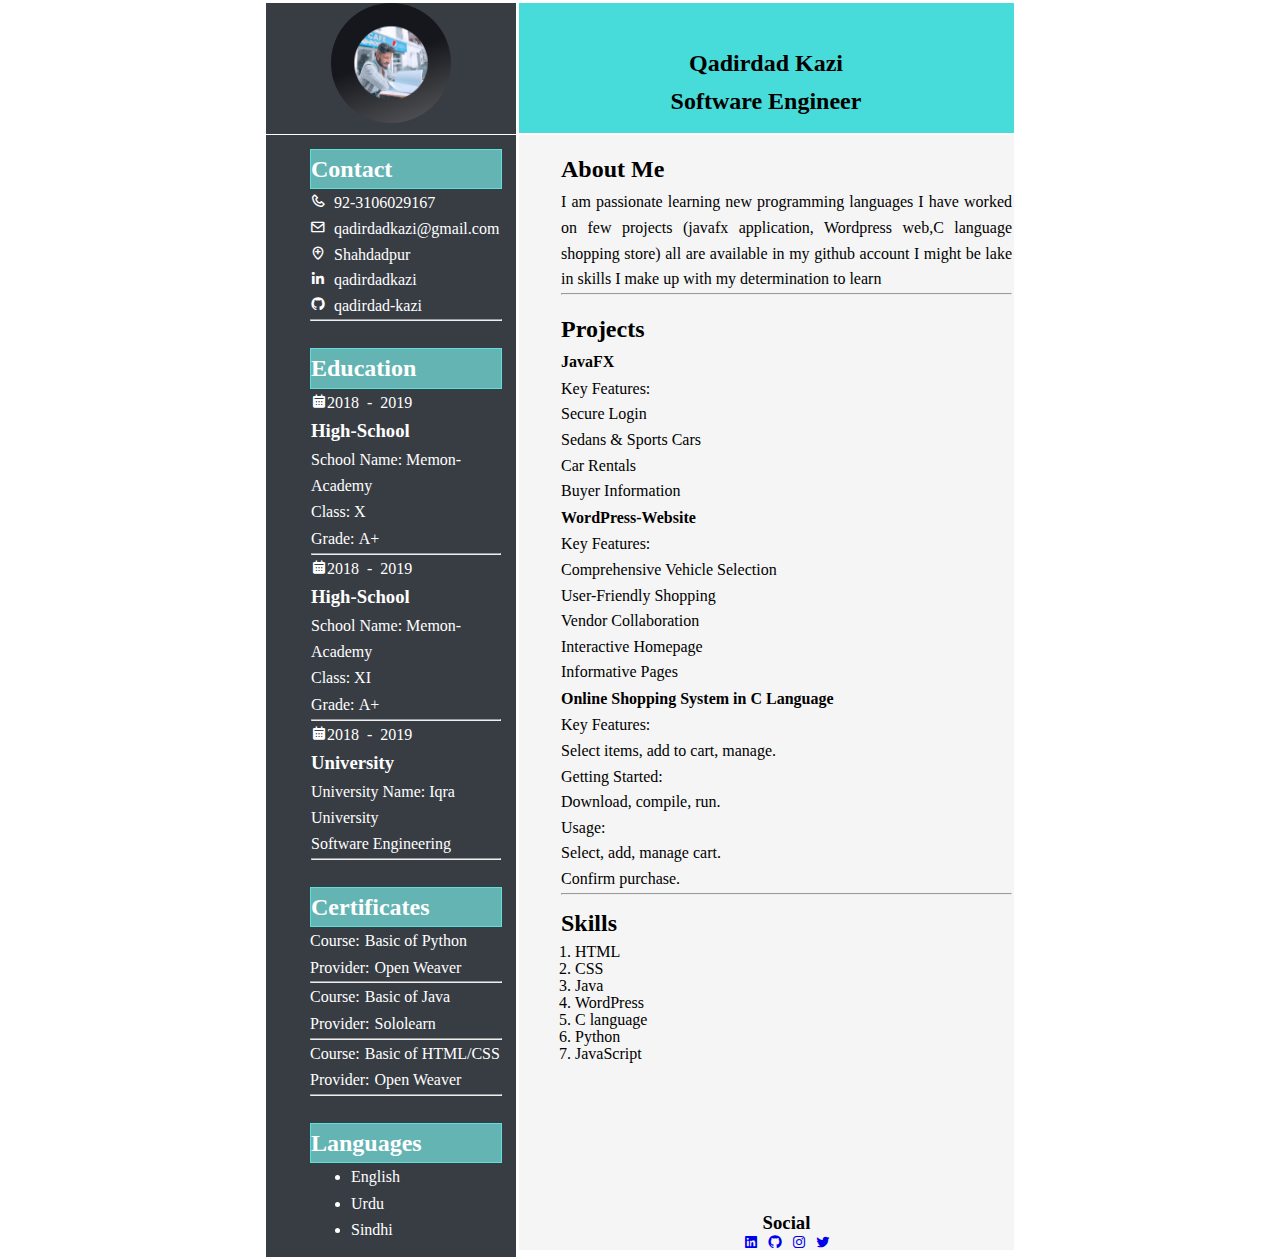
==== CV/cv.html @ 03c0a21d "Add files via upload" ====
<!DOCTYPE html>
<html lang="en">
<head>
    <meta charset="UTF-8">
    <meta name="viewport" content="width=device-width, initial-scale=1.0">
    <link href='https://unpkg.com/boxicons@2.1.4/css/boxicons.min.css' rel='stylesheet'>
    <link rel="stylesheet" type="text/css" href="cv.css">
    <title>CV</title>
</head>
<body>

    <!-- main container  -->

    <div class="container">
        <div id="profileimg" class="profileimg">
            <img src="profile.png" alt="Error loading image"/>
        </div>
        
        <!-- heading name -->

        <div id="nametxt" class="nametxt">
            <h2>Qadirdad Kazi <span><br>Software Engineer</span></h2>
        </div>

        <!-- leftside content information -->
        <div id="leftside" class>
        <div class="contact" id="contact">
            <h2>Contact</h2>
            <i class='bx bx-phone'> 92-3106029167</i><br>
            <i class='bx bx-envelope' > qadirdadkazi@gmail.com</i><br>
            <i class='bx bx-location-plus' > Shahdadpur</i><br>
            <i class='bx bxl-linkedin' > qadirdadkazi</i><br>
            <i class='bx bxl-github' > qadirdad-kazi</i>
            <hr>
        </div>
        

        <!-- education section -->

        <div class="education" id="education">
            <h2>Education</h2>
            <div class="education-content">
                    <i class='bx bxs-calendar'>2018 - 2019</i>
                    <h3>High-School</h3>
                    <p>School Name:  Memon-Academy</p>
                    <p>Class: X</p>
                    <p>Grade:<span>  A+</span></p>
                    <hr>

                    <i class='bx bxs-calendar'>2018 - 2019</i>
                    <h3>High-School</h3>
                    <p>School Name:  Memon-Academy</p>
                    <p>Class: XI</p>
                    <p>Grade:<span>  A+</span></p>
                    <hr>

                    <i class='bx bxs-calendar'>2018 - 2019</i>
                    <h3>University</h3>
                    <p>University Name:  Iqra University</p>
                    <p>Software Engineering</p>
                    <hr>
                </div>
        </div>
        

        <!-- certificates sections -->
        <div class="certi" id="certi">
            <h2>Certificates </h2>
            <P>Course: <span> Basic of Python</span></P>
            <P>Provider: <span>Open Weaver </span></P>
            <hr>
            <P>Course: <span> Basic of Java</span></P>
            <P>Provider: <span>Sololearn </span></P>
            <hr>
            <P>Course: <span> Basic of HTML/CSS</span></P>
            <P>Provider: <span> Open Weaver</span></P>
            <hr>   
        </div>


        <!-- languages -->

        <div class="language" id="language">
            <h2>Languages</h2>
            <ul>
                <li>English</li>
                <li>Urdu</li>
                <li>Sindhi</li>
            </ul>
        </div>

<!-- left side clossing div  -->
    </div>
<!--         -->

<!-- Rightside information  -->
<div class="rightside" id="rightside">

    <!-- about me section  -->
    <div class="about" id="about">
        <h2>About Me</h2>
        <p>I am passionate learning new programming languages
            I have worked on few projects (javafx application, Wordpress web,C language shopping store) all are available in my github account
            I might be lake in skills I make up with my determination to learn</p>
   <hr>
        </div>

<!-- projects section -->
<div class="project" id="project">
    <h2>Projects</h2>
    <h4>JavaFX</h4>
    <p>Key Features: <br>
        Secure Login <br>
        Sedans & Sports Cars <br>
        Car Rentals <br>
        Buyer Information
    </p>

        <h4>WordPress-Website</h4>
        <p>Key Features: <br>
            Comprehensive Vehicle Selection <br>
            User-Friendly Shopping <br>
            Vendor Collaboration <br>
            Interactive Homepage <br>
            Informative Pages <br>
        </p>


        <h4>Online Shopping System in C Language</h4>
        <p> 
            Key Features: <br>
            Select items, add to cart, manage. <br>
            Getting Started:    <br>
            Download, compile, run. <br>
            Usage:           <br>
            Select, add, manage cart. <br>
            Confirm purchase. <br>
        </p>
    <hr>
</div>


<!-- skill section  -->
<div class="skill" id="skill">
    <h2>Skills</h2>
    <ol>
        <li>HTML</li>
        <li>CSS</li>
        <li>Java</li>
        <li>WordPress</li>
        <li>C language</li>
        <li>Python</li>
        <li>JavaScript</li>
    </ol>
    
    <footer class="foot" id="foot">
        <div class="foot-content">
            <h3>Social</h3>
            <a href="https://www.linkedin.com/in/qadirdad-kazi-4861272b0/"><i class='bx bxl-linkedin-square'></i></a>
            <a href="https://github.com/Qadirdad-Kazi"><i class='bx bxl-github' ></i></a>
            <a href="https://www.instagram.com/qadirdad_kazi/?img_index=1"><i class='bx bxl-instagram' ></i></a>
            <a href="https://x.com/qadirdad_kazi?s=21"><i class='bx bxl-twitter' ></i></a>

        </div>
    </footer>
    <!-- skill section clossing div  -->
    </div>


    <!-- Rightside closing div -->
</div>

<!-- main section clossing div  -->
    </div>
    

</body>
</html>
---- CV/cv.css ----
*{
margin: 1px;
box-sizing: border-box;

}

.container{
    width: 750px;
    background-color: rgb(6, 6, 6);
    margin: auto;
    line-height: 1.6;
}

.profileimg{
    float: left;
    width: 250px;
    background-color: #383d44;   
    margin-bottom: 0; 
    padding-bottom: 11px;
}
.profileimg img{
    display: block;
    margin: 0 auto; 
    height: 120px;
    width: 120px;
    border-radius: 100px;
}

.nametxt{
    float: right;
    width: calc(100% - 255px);   
    height: 130px;
    clear: right;
    text-align: center;
    /* background-color: #cfcdcd; */
    background-color: rgb(71, 220, 217);
    padding-top: 40px;
    margin: 1px;
}


.nametxt span{

}


#leftside{
    float: left;
    clear: both;
    background-color: #383d44;
    width: 250px;
    color: white;
    padding-left: 30px;
}

.contact{
padding: 12px;

}
.contact h2{
    border: 1px solid rgb(91, 224, 220);
    background-color: rgb(99, 180, 178);
}

.education{
    padding: 12px;

}
.education h2{
    border: 1px solid rgb(91, 224, 220);
    background-color: rgb(99, 180, 178);
}



.certi{
    padding: 12px;
}
.certi h2{
    border: 1px solid rgb(91, 224, 220);
    background-color: rgb(99, 180, 178);
}


.language{
    padding: 12px;
}
.language h2{
    border: 1px solid rgb(91, 224, 220);
    background-color: rgb(99, 180, 178);
   
}


.rightside{
    
    float: right;
    width: calc(100% - 255px);
    margin-top: 1px;
    background-color: whitesmoke;
    height: 1115px;
    padding-left: 40px;
    
}

.rightside .about{
    text-align: justify;
    padding-top: 13px;
}
.rightside .project{
    text-align: justify;
    padding-top: 13px;

}

/* skill section  */

.skill{
    line-height: 1;
}
.skill h2{
    padding-top: 15px;
    padding-bottom: 8px;
}
.skill ol{
padding-left: 13px;
}

.foot .foot-content{
    text-align: center;
    padding-top: 150px;
}
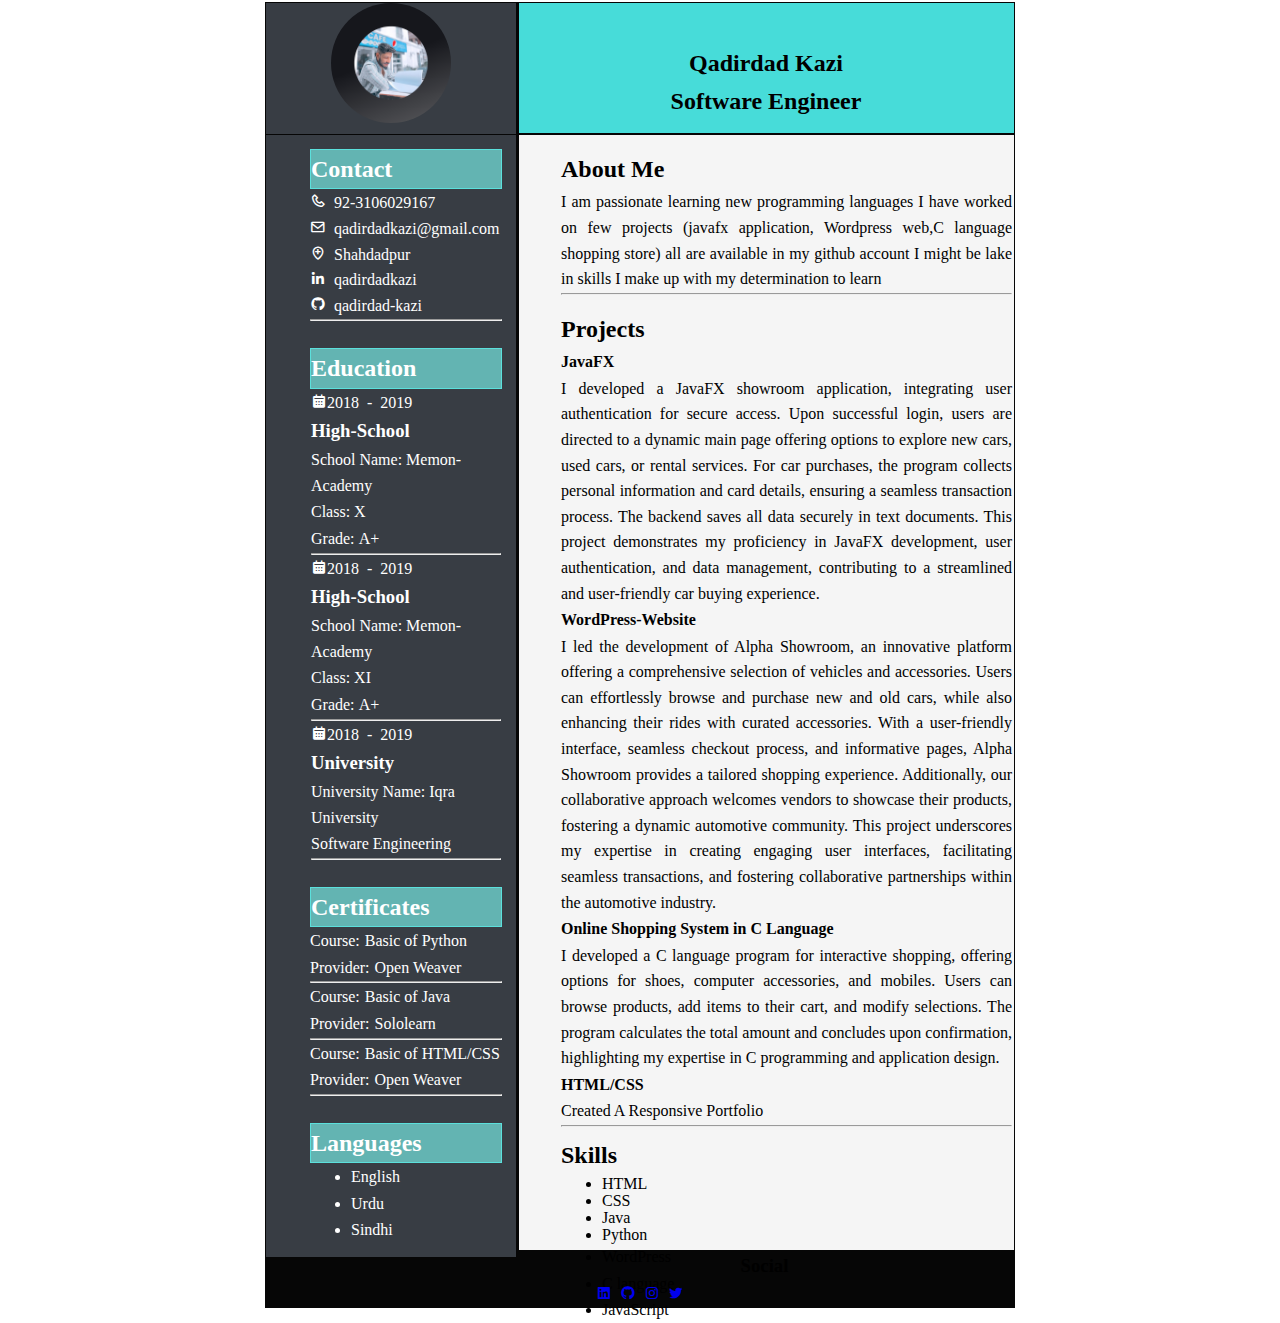
==== commit a10b3a11: "Update cv.html" ====
--- a/CV/cv.html
+++ b/CV/cv.html
@@ -108,34 +108,39 @@
 <!-- projects section -->
 <div class="project" id="project">
     <h2>Projects</h2>
+
     <h4>JavaFX</h4>
-    <p>Key Features: <br>
-        Secure Login <br>
-        Sedans & Sports Cars <br>
-        Car Rentals <br>
-        Buyer Information
+    <p>
+        
+I developed a JavaFX showroom application, integrating user authentication for secure access. Upon successful login, users are directed to a 
+dynamic main page offering options to explore new cars, used cars, or rental services. For car purchases, the program collects personal 
+information and card details, ensuring a seamless transaction process. The backend saves all data securely in text documents. This project 
+demonstrates my proficiency in JavaFX development, user authentication, and data management, contributing to a streamlined and user-friendly car 
+buying experience.
     </p>
 
         <h4>WordPress-Website</h4>
-        <p>Key Features: <br>
-            Comprehensive Vehicle Selection <br>
-            User-Friendly Shopping <br>
-            Vendor Collaboration <br>
-            Interactive Homepage <br>
-            Informative Pages <br>
+        <p>
+            
+    I led the development of Alpha Showroom, an innovative platform offering a comprehensive selection of vehicles and accessories. Users can 
+    effortlessly browse and purchase new and old cars, while also enhancing their rides with curated accessories. With a user-friendly interface, 
+    seamless checkout process, and informative pages, Alpha Showroom provides a tailored shopping experience. Additionally, our collaborative 
+    approach welcomes vendors to showcase their products, fostering a dynamic automotive community. This project underscores my expertise in 
+    creating engaging user interfaces, facilitating seamless transactions, and fostering collaborative partnerships within the automotive 
+    industry.
         </p>
 
 
         <h4>Online Shopping System in C Language</h4>
         <p> 
-            Key Features: <br>
-            Select items, add to cart, manage. <br>
-            Getting Started:    <br>
-            Download, compile, run. <br>
-            Usage:           <br>
-            Select, add, manage cart. <br>
-            Confirm purchase. <br>
+            I developed a C language program for interactive shopping, offering options for shoes, computer accessories, and mobiles. 
+            Users can browse products, add items to their cart, and modify selections. The program calculates the total amount and concludes 
+            upon confirmation, highlighting my expertise in C programming and application design.
         </p>
+
+        <h4>HTML/CSS</h4>
+        <p>Created A Responsive Portfolio</p>
+
     <hr>
 </div>
 
@@ -143,36 +148,42 @@
 <!-- skill section  -->
 <div class="skill" id="skill">
     <h2>Skills</h2>
-    <ol>
+    <ul>
         <li>HTML</li>
         <li>CSS</li>
         <li>Java</li>
-        <li>WordPress</li>
-        <li>C language</li>
         <li>Python</li>
-        <li>JavaScript</li>
-    </ol>
+    </ul>
     
-    <footer class="foot" id="foot">
-        <div class="foot-content">
-            <h3>Social</h3>
-            <a href="https://www.linkedin.com/in/qadirdad-kazi-4861272b0/"><i class='bx bxl-linkedin-square'></i></a>
-            <a href="https://github.com/Qadirdad-Kazi"><i class='bx bxl-github' ></i></a>
-            <a href="https://www.instagram.com/qadirdad_kazi/?img_index=1"><i class='bx bxl-instagram' ></i></a>
-            <a href="https://x.com/qadirdad_kazi?s=21"><i class='bx bxl-twitter' ></i></a>
+    
+    <!-- skill section clossing div  -->
+    </div>
 
-        </div>
-    </footer>
-    <!-- skill section clossing div  -->
+    <div class="rightskill" id="rightskill">
+        <ul>
+            <li>WordPress</li>
+            <li>C language</li>
+            <li>JavaScript</li>
+        </ul>
+        
     </div>
 
 
     <!-- Rightside closing div -->
 </div>
 
+<footer class="foot" id="foot">
+    <div class="foot-content">
+        <h3>Social</h3>
+        <a href="https://www.linkedin.com/in/qadirdad-kazi-4861272b0/"><i class='bx bxl-linkedin-square'></i></a>
+        <a href="https://github.com/Qadirdad-Kazi"><i class='bx bxl-github' ></i></a>
+        <a href="https://www.instagram.com/qadirdad_kazi/?img_index=1"><i class='bx bxl-instagram' ></i></a>
+        <a href="https://x.com/qadirdad_kazi?s=21"><i class='bx bxl-twitter' ></i></a>
+
+    </div>
+</footer>
 <!-- main section clossing div  -->
     </div>
-    
 
 </body>
-</html>+</html>
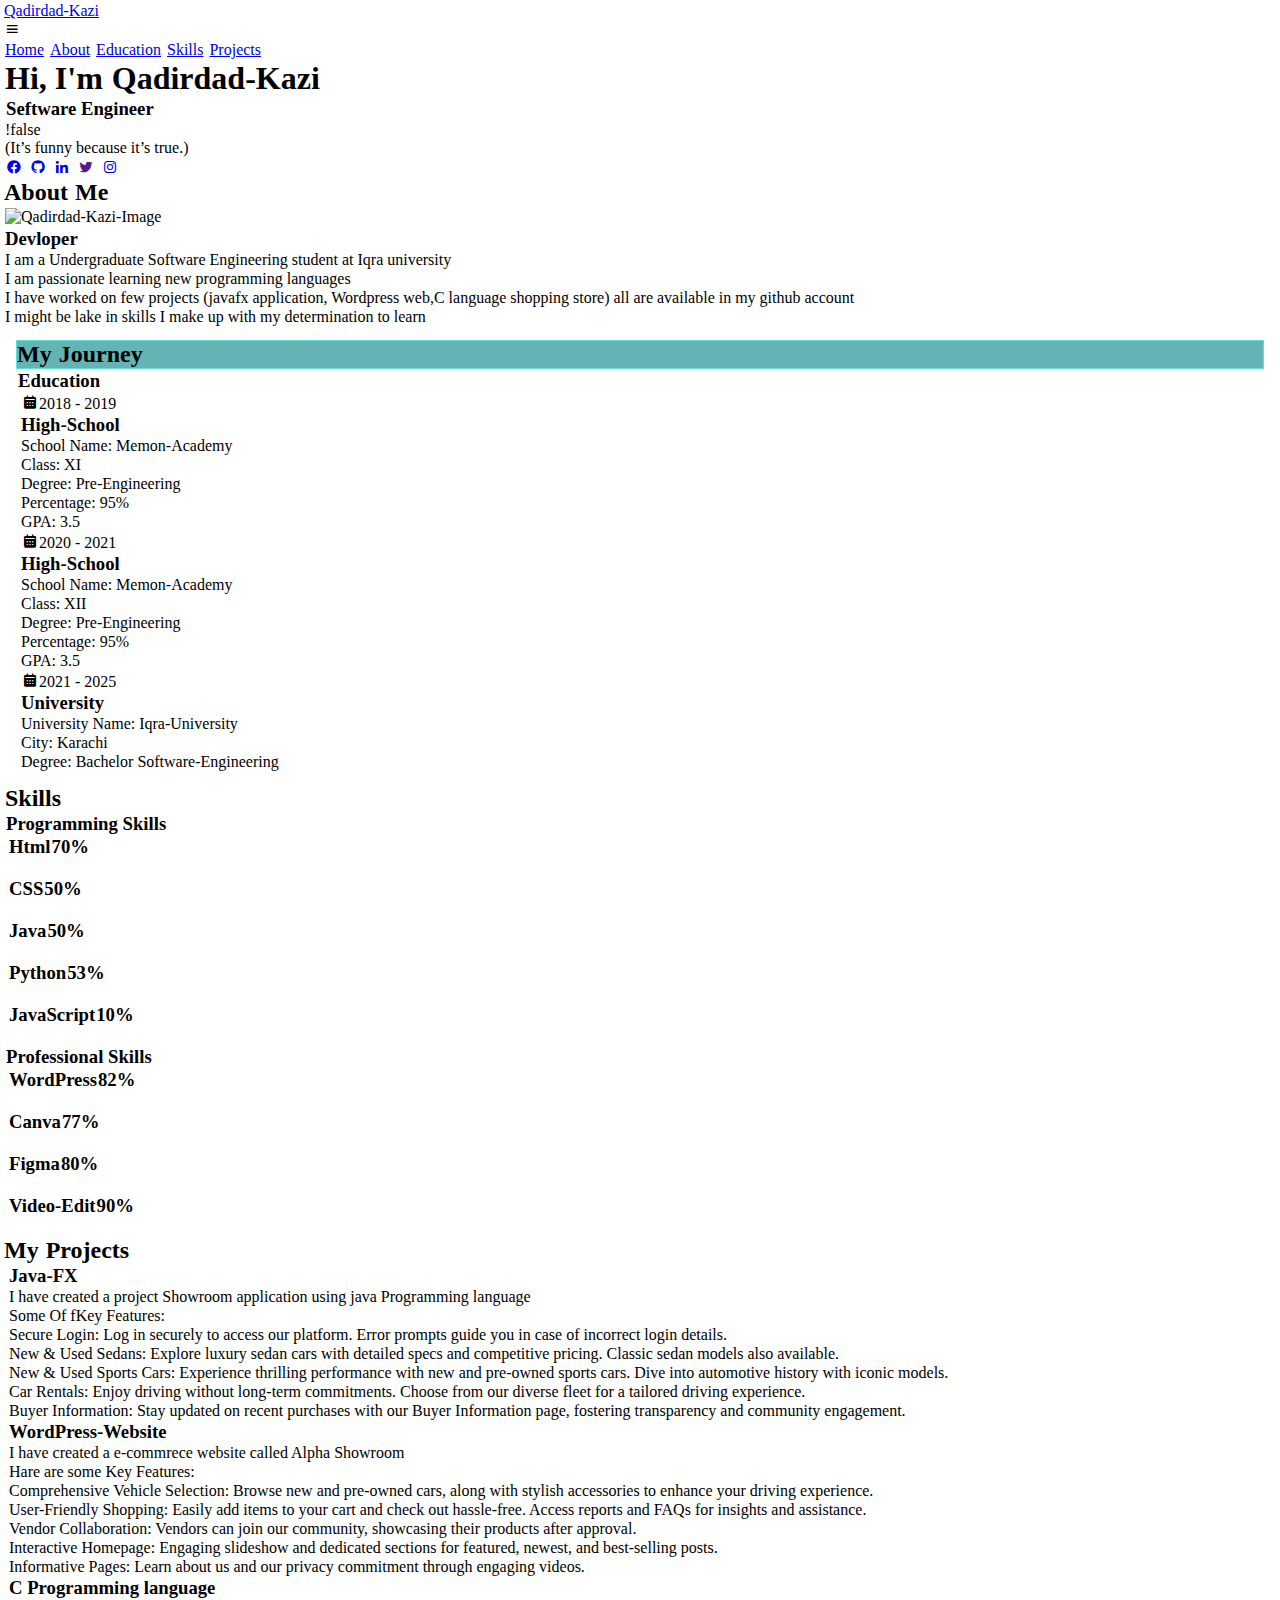
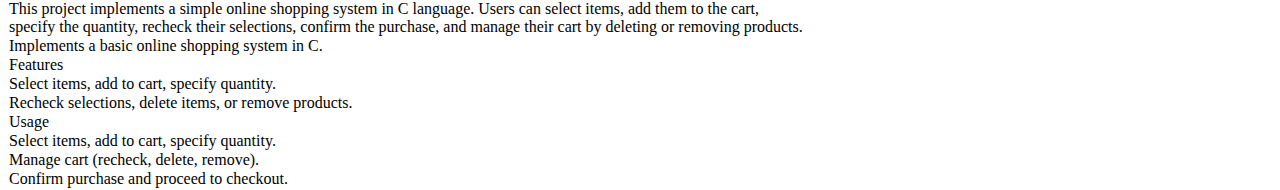
==== commit 59626e4a: "Update cv.html" ====
--- a/CV/cv.html
+++ b/CV/cv.html
@@ -3,187 +3,280 @@
 <head>
     <meta charset="UTF-8">
     <meta name="viewport" content="width=device-width, initial-scale=1.0">
+    <link rel="stylesheet" type="text/css" href="cv.css">
+    <script src="Js/jquery-3.7.1.js/"></script>
+    <!--Icons box-->
     <link href='https://unpkg.com/boxicons@2.1.4/css/boxicons.min.css' rel='stylesheet'>
-    <link rel="stylesheet" type="text/css" href="cv.css">
-    <title>CV</title>
+
+    <title>Qadirdad-Kazi</title>
 </head>
 <body>
-
-    <!-- main container  -->
-
-    <div class="container">
-        <div id="profileimg" class="profileimg">
-            <img src="profile.png" alt="Error loading image"/>
-        </div>
-        
-        <!-- heading name -->
-
-        <div id="nametxt" class="nametxt">
-            <h2>Qadirdad Kazi <span><br>Software Engineer</span></h2>
-        </div>
-
-        <!-- leftside content information -->
-        <div id="leftside" class>
-        <div class="contact" id="contact">
-            <h2>Contact</h2>
-            <i class='bx bx-phone'> 92-3106029167</i><br>
-            <i class='bx bx-envelope' > qadirdadkazi@gmail.com</i><br>
-            <i class='bx bx-location-plus' > Shahdadpur</i><br>
-            <i class='bx bxl-linkedin' > qadirdadkazi</i><br>
-            <i class='bx bxl-github' > qadirdad-kazi</i>
-            <hr>
-        </div>
-        
-
-        <!-- education section -->
-
-        <div class="education" id="education">
-            <h2>Education</h2>
-            <div class="education-content">
-                    <i class='bx bxs-calendar'>2018 - 2019</i>
-                    <h3>High-School</h3>
-                    <p>School Name:  Memon-Academy</p>
-                    <p>Class: X</p>
-                    <p>Grade:<span>  A+</span></p>
-                    <hr>
-
-                    <i class='bx bxs-calendar'>2018 - 2019</i>
-                    <h3>High-School</h3>
-                    <p>School Name:  Memon-Academy</p>
-                    <p>Class: XI</p>
-                    <p>Grade:<span>  A+</span></p>
-                    <hr>
-
-                    <i class='bx bxs-calendar'>2018 - 2019</i>
-                    <h3>University</h3>
-                    <p>University Name:  Iqra University</p>
-                    <p>Software Engineering</p>
-                    <hr>
-                </div>
-        </div>
-        
-
-        <!-- certificates sections -->
-        <div class="certi" id="certi">
-            <h2>Certificates </h2>
-            <P>Course: <span> Basic of Python</span></P>
-            <P>Provider: <span>Open Weaver </span></P>
-            <hr>
-            <P>Course: <span> Basic of Java</span></P>
-            <P>Provider: <span>Sololearn </span></P>
-            <hr>
-            <P>Course: <span> Basic of HTML/CSS</span></P>
-            <P>Provider: <span> Open Weaver</span></P>
-            <hr>   
-        </div>
-
-
-        <!-- languages -->
-
-        <div class="language" id="language">
-            <h2>Languages</h2>
-            <ul>
-                <li>English</li>
-                <li>Urdu</li>
-                <li>Sindhi</li>
-            </ul>
-        </div>
-
-<!-- left side clossing div  -->
-    </div>
-<!--         -->
-
-<!-- Rightside information  -->
-<div class="rightside" id="rightside">
-
-    <!-- about me section  -->
-    <div class="about" id="about">
-        <h2>About Me</h2>
-        <p>I am passionate learning new programming languages
-            I have worked on few projects (javafx application, Wordpress web,C language shopping store) all are available in my github account
-            I might be lake in skills I make up with my determination to learn</p>
-   <hr>
-        </div>
-
-<!-- projects section -->
-<div class="project" id="project">
-    <h2>Projects</h2>
-
-    <h4>JavaFX</h4>
-    <p>
-        
-I developed a JavaFX showroom application, integrating user authentication for secure access. Upon successful login, users are directed to a 
-dynamic main page offering options to explore new cars, used cars, or rental services. For car purchases, the program collects personal 
-information and card details, ensuring a seamless transaction process. The backend saves all data securely in text documents. This project 
-demonstrates my proficiency in JavaFX development, user authentication, and data management, contributing to a streamlined and user-friendly car 
-buying experience.
-    </p>
-
-        <h4>WordPress-Website</h4>
-        <p>
+   <!--Header desing-->
+   <header class="header">
+    
+    <a href="#" class="logo">Qadirdad-Kazi</a>
+    <br>
+    <div class="bx bx-menu" id="menu-icons"></div>
+    <nav class="navbar">
+    <a href="#home" class="active">Home</a>
+    <a href="#about">About</a>
+    <a href="#education">Education</a>
+    <a href="#skills">Skills</a>
+    <a href="#projects">Projects</a>
+    </nav>
+   </header>
+
+   <!--Home Section-->
+   <section class="home" id="home">
+    <div class="home-content">
+        <h1>Hi, I'm <span>Qadirdad-Kazi</span></h1>
+        <div class="text-animate">
+            <h3>Seftware Engineer</h3>
+        </div>
+        <p>!false<br>
+            (It’s funny because it’s true.) </p>
             
-    I led the development of Alpha Showroom, an innovative platform offering a comprehensive selection of vehicles and accessories. Users can 
-    effortlessly browse and purchase new and old cars, while also enhancing their rides with curated accessories. With a user-friendly interface, 
-    seamless checkout process, and informative pages, Alpha Showroom provides a tailored shopping experience. Additionally, our collaborative 
-    approach welcomes vendors to showcase their products, fostering a dynamic automotive community. This project underscores my expertise in 
-    creating engaging user interfaces, facilitating seamless transactions, and fostering collaborative partnerships within the automotive 
-    industry.
-        </p>
-
-
-        <h4>Online Shopping System in C Language</h4>
-        <p> 
-            I developed a C language program for interactive shopping, offering options for shoes, computer accessories, and mobiles. 
-            Users can browse products, add items to their cart, and modify selections. The program calculates the total amount and concludes 
-            upon confirmation, highlighting my expertise in C programming and application design.
-        </p>
-
-        <h4>HTML/CSS</h4>
-        <p>Created A Responsive Portfolio</p>
-
-    <hr>
-</div>
-
-
-<!-- skill section  -->
-<div class="skill" id="skill">
-    <h2>Skills</h2>
-    <ul>
-        <li>HTML</li>
-        <li>CSS</li>
-        <li>Java</li>
-        <li>Python</li>
-    </ul>
-    
-    
-    <!-- skill section clossing div  -->
-    </div>
-
-    <div class="rightskill" id="rightskill">
-        <ul>
-            <li>WordPress</li>
-            <li>C language</li>
-            <li>JavaScript</li>
-        </ul>
-        
-    </div>
-
-
-    <!-- Rightside closing div -->
-</div>
-
-<footer class="foot" id="foot">
-    <div class="foot-content">
-        <h3>Social</h3>
-        <a href="https://www.linkedin.com/in/qadirdad-kazi-4861272b0/"><i class='bx bxl-linkedin-square'></i></a>
-        <a href="https://github.com/Qadirdad-Kazi"><i class='bx bxl-github' ></i></a>
+            
+       <!--<div class="btn-box">
+            <a href="#" class="btn">Hire Me</a>
+            <a href="#" class="btn">Lets Talk</a>
+        </div>
+    -->
+    </div>
+    <!--Icon Links -->
+    <div class="home-socal-icons">
+        <a href="https://www.facebook.com/profile.php?id=100010185997616&sk=photos"><i class='bx bxl-facebook-circle'></i></a>
+        <a href="https://github.com/Qadirdad-Kazi"><i class='bx bxl-github'></i></a>
+        <a href="https://www.linkedin.com/in/qadirdad-kazi-4861272b0/"><i class='bx bxl-linkedin' ></i></a>
+        <a href=""><i class='bx bxl-twitter' ></i></a>
         <a href="https://www.instagram.com/qadirdad_kazi/?img_index=1"><i class='bx bxl-instagram' ></i></a>
-        <a href="https://x.com/qadirdad_kazi?s=21"><i class='bx bxl-twitter' ></i></a>
-
-    </div>
-</footer>
-<!-- main section clossing div  -->
-    </div>
+    </div>
+
+    <div class="home-imgHover"></div>
+   </section>
+
+
+
+   <!--about section-->
+   <section class="about" id="about">
+    <h2 class="hedading">About <span>Me</span></h2>
+    <div class="about-img">
+        <img src="img/profile.png" alt="Qadirdad-Kazi-Image">
+        <span class="circle-spin"></span>
+    </div>
+    <div class="about-content">
+        <h3>Devloper</h3>
+        <p>I am a Undergraduate Software Engineering student at Iqra university </p>
+            <p>I am passionate learning new programming languages</p>
+           <p>I have worked on few projects (javafx application, Wordpress web,C language shopping store) all are available in my github account </p>
+           <p> I might be lake in skills I make up with my determination to learn</p> 
+       <!-- <div class="btn-box btns">
+            <a href="" class="btn">Read More</a>
+        </div> -->
+    </div>
+   </section>
+   
+
+   
+
+
+   <!-- Education Section -->
+   <section class="education" id="education">
+    <h2 class="hedading">My <span>Journey</span></h2>
+
+    <div class="education-row">
+        <div class="education-column">
+            <h3 class="title">Education</h3>
+
+            <div class="education-box">
+                <div class="education-content">
+                    <div class="content">
+                        <div class="year"><i class='bx bxs-calendar'></i>2018 - 2019</div>
+                        <h3>High-School</h3>
+                        <p>School Name:  Memon-Academy</p>
+                        <p>Class: XI</p>
+                        <p>Degree: Pre-Engineering</p>
+                        <p>Percentage: 95%</p>
+                        <p>GPA: 3.5</p>
+                    </div>
+                </div>
+
+                <div class="education-content">
+                    <div class="content">
+                        <div class="year"><i class='bx bxs-calendar'></i>2020 - 2021</div>
+                        <h3>High-School</h3>
+                        <p>School Name:  Memon-Academy</p>
+                        <p>Class: XII</p>
+                        <p>Degree: Pre-Engineering</p>
+                        <p>Percentage: 95%</p>
+                        <p>GPA: 3.5</p>
+                    </div>
+                </div>
+
+
+                <div class="education-content">
+                    <div class="content">
+                        <div class="year"><i class='bx bxs-calendar'></i>2021 - 2025</div>
+                        <h3>University</h3>
+                        <p>University Name: Iqra-University</p>
+                        <p>City: Karachi</p>
+                        <p>Degree: Bachelor Software-Engineering</p>
+                        
+                    </div>
+                </div>
+                
+            </div>
+        </div>
+
+        <!-- experience section  -->
+     <!--   <div class="education-column">
+            <h3 class="title">Experience</h3>
+
+            <div class="education-box">
+                <div class="education-content">
+                    <div class="content">
+                        <div class="year"><i class='bx bxs-calendar'></i>**** - **** </div>
+                        <h3>No Experience</h3>
+                        <p>Lorem ipsum dolor sit amet cnon obcaecati facilis placeat ducimus exercitationem, dicta optio atque </p>
+                    </div>
+                </div>
+                    <div class="education-box">
+                          <div class="education-content">
+                          <div class="content">
+                          <div class="year"><i class='bx bxs-calendar'></i>****  - **** </div>
+                          <h3>No Experience</h3>
+                          <p>Lorem ipsum dolor sit amet consectetur caecati facilis placeat ducimus exercitationem,</p>
+                    </div>
+                 </div>
+            </div>
+        </div>
+    </div>      -->
+   </section>
+ 
+
+
+
+   <!--Skills Section-->
+   <section class="skills" id="skills">
+    <h2 class="hedading"> <span>Skills</span></h2>
+    <div class="skills-row">
+        <div class="skills-column">
+            <h3 class="title">Programming Skills</h3>
+
+            <div class="skills-box">
+                <div class="skills-content">
+                    <div class="progress">
+                        <h3>Html<span>70%</span></h3>
+                        <div class="bar"><span></span></div>
+                    </div>
+
+                    <div class="progress">
+                        <h3>CSS<span>50%</span></h3>
+                        <div class="bar"><span></span></div>
+                    </div>
+
+                    <div class="progress">
+                        <h3>Java<span>50%</span></h3>
+                        <div class="bar"><span></span></div>
+                    </div>
+
+                    <div class="progress">
+                        <h3>Python<span>53%</span></h3>
+                        <div class="bar"><span></span></div>
+                    </div>
+
+                    <div class="progress">
+                        <h3>JavaScript<span>10%</span></h3>
+                        <div class="bar"><span></span></div>
+                    </div>
+                </div>
+            </div>
+        </div>
+
+        <div class="skills-column">
+            <h3 class="title">Professional Skills</h3>
+
+            <div class="skills-box">
+                <div class="skills-content">
+                    <div class="progress">
+                        <h3>WordPress<span>82%</span></h3>
+                        <div class="bar"><span></span></div>
+                    </div>
+
+                    <div class="progress">
+                        <h3>Canva<span>77%</span></h3>
+                        <div class="bar"><span></span></div>
+                    </div>
+
+                    <div class="progress">
+                        <h3>Figma<span>80%</span></h3>
+                        <div class="bar"><span></span></div>
+                    </div>
+
+                    <div class="progress">
+                        <h3>Video-Edit<span>90%</span></h3>
+                        <div class="bar"><span></span></div>
+                    </div>
+                </div>
+            </div>
+        </div>
+    </div>
+   </section>
+
+
+
+   
+   <!--Project Section-->
+   <section class="projects" id="projects">
+    <h2 class="hedading">My <span>Projects</span></h2>
+
+    <div class="projects">
+        <div class="projects-column">
+            <div class="projects-box">
+                <div class="projects-content">
+                    <div class="content">
+                        <h3>Java-FX</h3>
+                        <p>I have created a project Showroom application using java Programming language</p>
+                        <p>Some Of fKey Features:</p>
+                        <p>Secure Login: Log in securely to access our platform. Error prompts guide you in case of incorrect login details.</p>
+                        <p> New & Used Sedans: Explore luxury sedan cars with detailed specs and competitive pricing. Classic sedan models also available.</p>
+                        <p> New & Used Sports Cars: Experience thrilling performance with new and pre-owned sports cars. Dive into automotive history with iconic models. </p>
+                        <p> Car Rentals: Enjoy driving without long-term commitments. Choose from our diverse fleet for a tailored driving experience. </p>
+                        <p> Buyer Information: Stay updated on recent purchases with our Buyer Information page, fostering transparency and community engagement.</p> 
+                    </div>
+                </div>
+
+                <div class="projects-content">
+                    <div class="content">
+                        <h3>WordPress-Website</h3>
+                        <p>I have created a e-commrece website called Alpha Showroom </p>
+                        <p>Hare are some Key Features:</p>
+                        <p>Comprehensive Vehicle Selection: Browse new and pre-owned cars, along with stylish accessories to enhance your driving experience.</p>
+                        <p>User-Friendly Shopping: Easily add items to your cart and check out hassle-free. Access reports and FAQs for insights and assistance. </p>
+                        <p>Vendor Collaboration: Vendors can join our community, showcasing their products after approval. </p>
+                        <p>Interactive Homepage: Engaging slideshow and dedicated sections for featured, newest, and best-selling posts.</p>
+                        <p>Informative Pages: Learn about us and our privacy commitment through engaging videos. </p>
+                    </div>
+                </div>
+
+                <div class="projects-content">
+                    <div class="content">
+                        <h3>C Programming language</h3>
+                        <p>This project implements a simple online shopping system in C language. Users can select items, add them to the cart, <br>
+                            specify the quantity, recheck their selections, confirm the purchase, and manage their cart by deleting or removing products.</p>
+                            <p>Implements a basic online shopping system in C. </p>
+                            <p> Features </p>
+                            <p>Select items, add to cart, specify quantity.</p>
+                            <p>Recheck selections, delete items, or remove products.</p>
+                            <p>Usage</p>
+                            <p>Select items, add to cart, specify quantity.</p>
+                            <p>Manage cart (recheck, delete, remove).</p>
+                            <p>Confirm purchase and proceed to checkout.</p>
+                        </div>
+                </div>
+
+            </div>
+        </div>
 
 </body>
 </html>
--- a/CV/cv.css
+++ b/CV/cv.css
@@ -9,7 +9,7 @@
     width: 750px;
     background-color: rgb(6, 6, 6);
     margin: auto;
-    line-height: 1.6;
+    line-height: 1.2;
 }
 
 .profileimg{
@@ -30,12 +30,12 @@
 .nametxt{
     float: right;
     width: calc(100% - 255px);   
-    height: 130px;
+    height: 90px;
     clear: right;
     text-align: center;
     /* background-color: #cfcdcd; */
     background-color: rgb(71, 220, 217);
-    padding-top: 40px;
+    padding-top: 10px;
     margin: 1px;
 }
 
@@ -97,9 +97,9 @@
     
     float: right;
     width: calc(100% - 255px);
-    margin-top: 1px;
+    margin-top: -40px;
     background-color: whitesmoke;
-    height: 1115px;
+    height: 865px;
     padding-left: 40px;
     
 }
@@ -118,18 +118,45 @@
 
 .skill{
     line-height: 1;
+    width: 25%;
+    float: left;
+    clear: left;
+    height: 10%;
 }
 .skill h2{
-    padding-top: 15px;
+    
     padding-bottom: 8px;
+    
 }
-.skill ol{
+.skill ul{
 padding-left: 13px;
 }
 
-.foot .foot-content{
-    text-align: center;
-    padding-top: 150px;
+
+.rightskill{
+    line-height: 1;
+    float: left;
+    clear: right;
+    width: 30%;
+    height: 10%;
+    padding-top: 32px;
+}
+.rightskill ul{
+    
+}
+
+.foot{
+    float: right;
+    clear: right;
+    width: 495px;
+    height: 58px;
+    background-color: whitesmoke;
+
 }
 
 
+.foot .foot-content{
+    text-align: center;
+
+   
+}
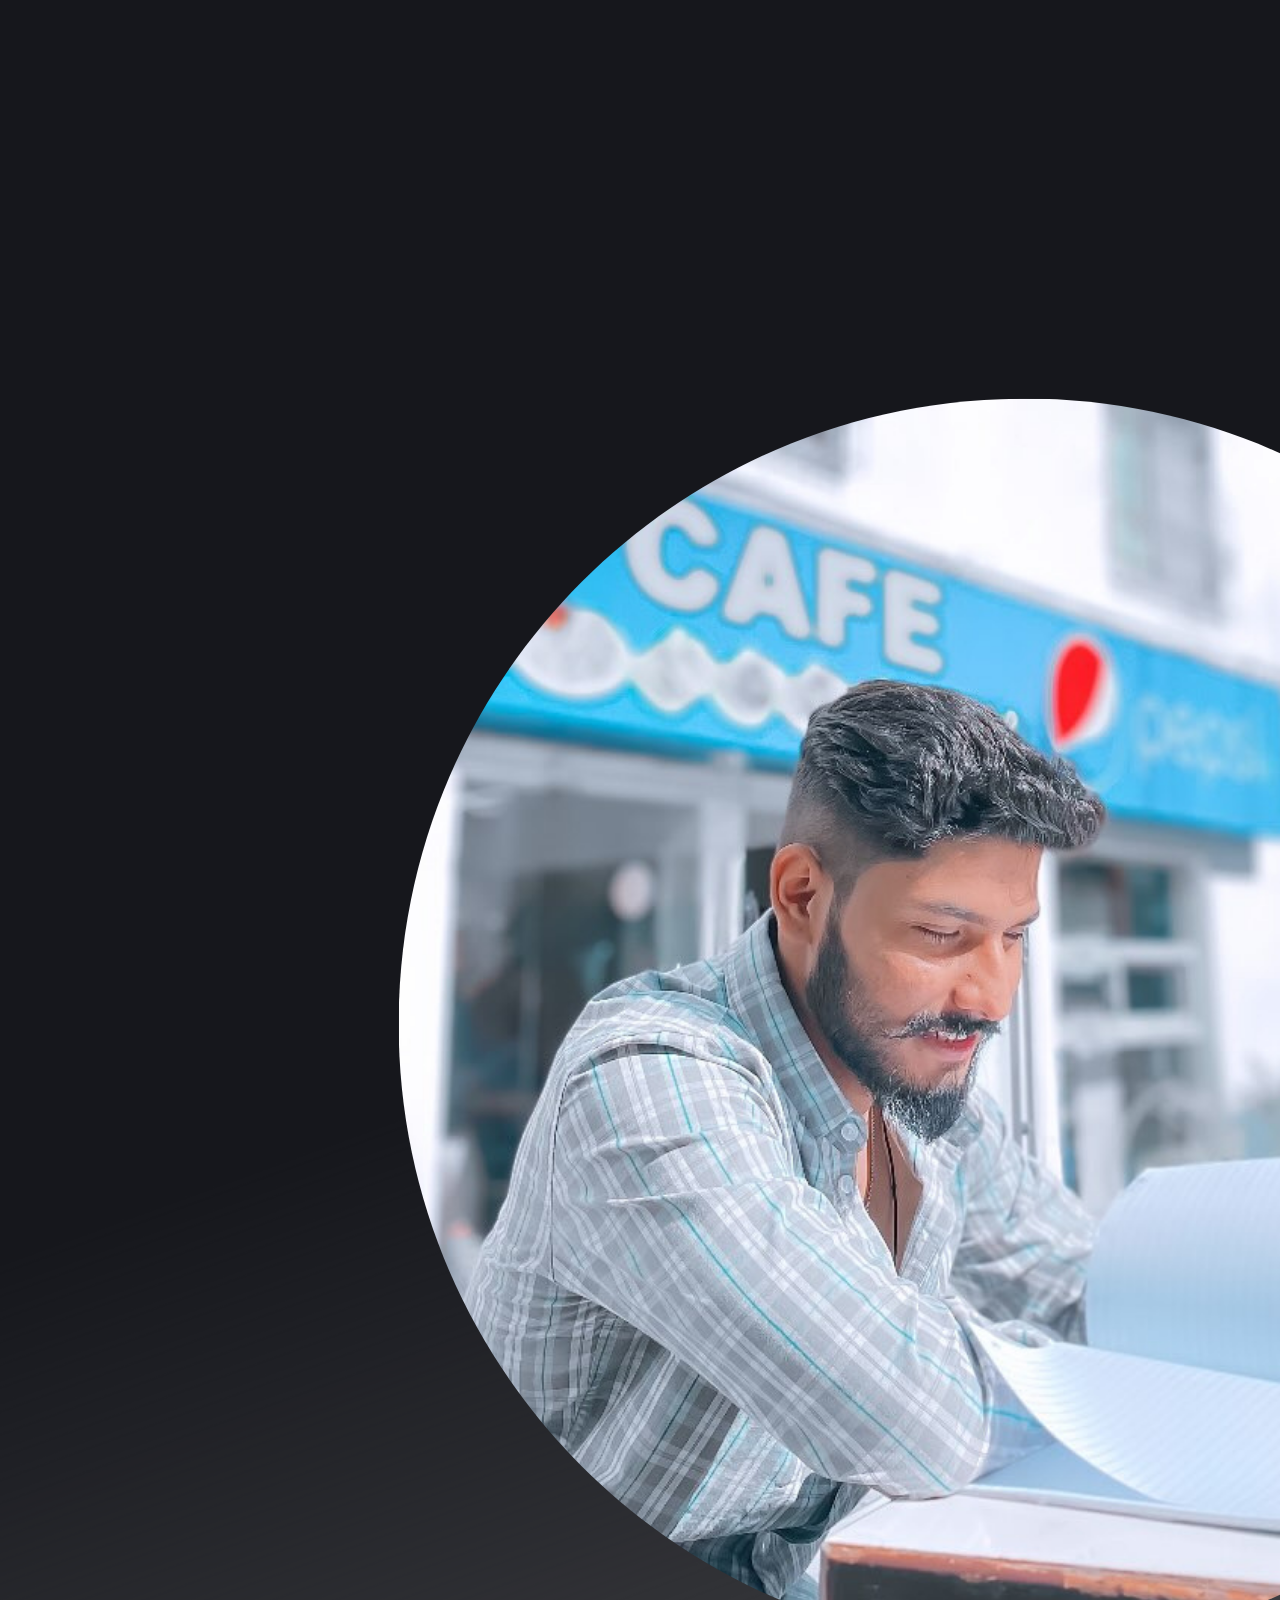
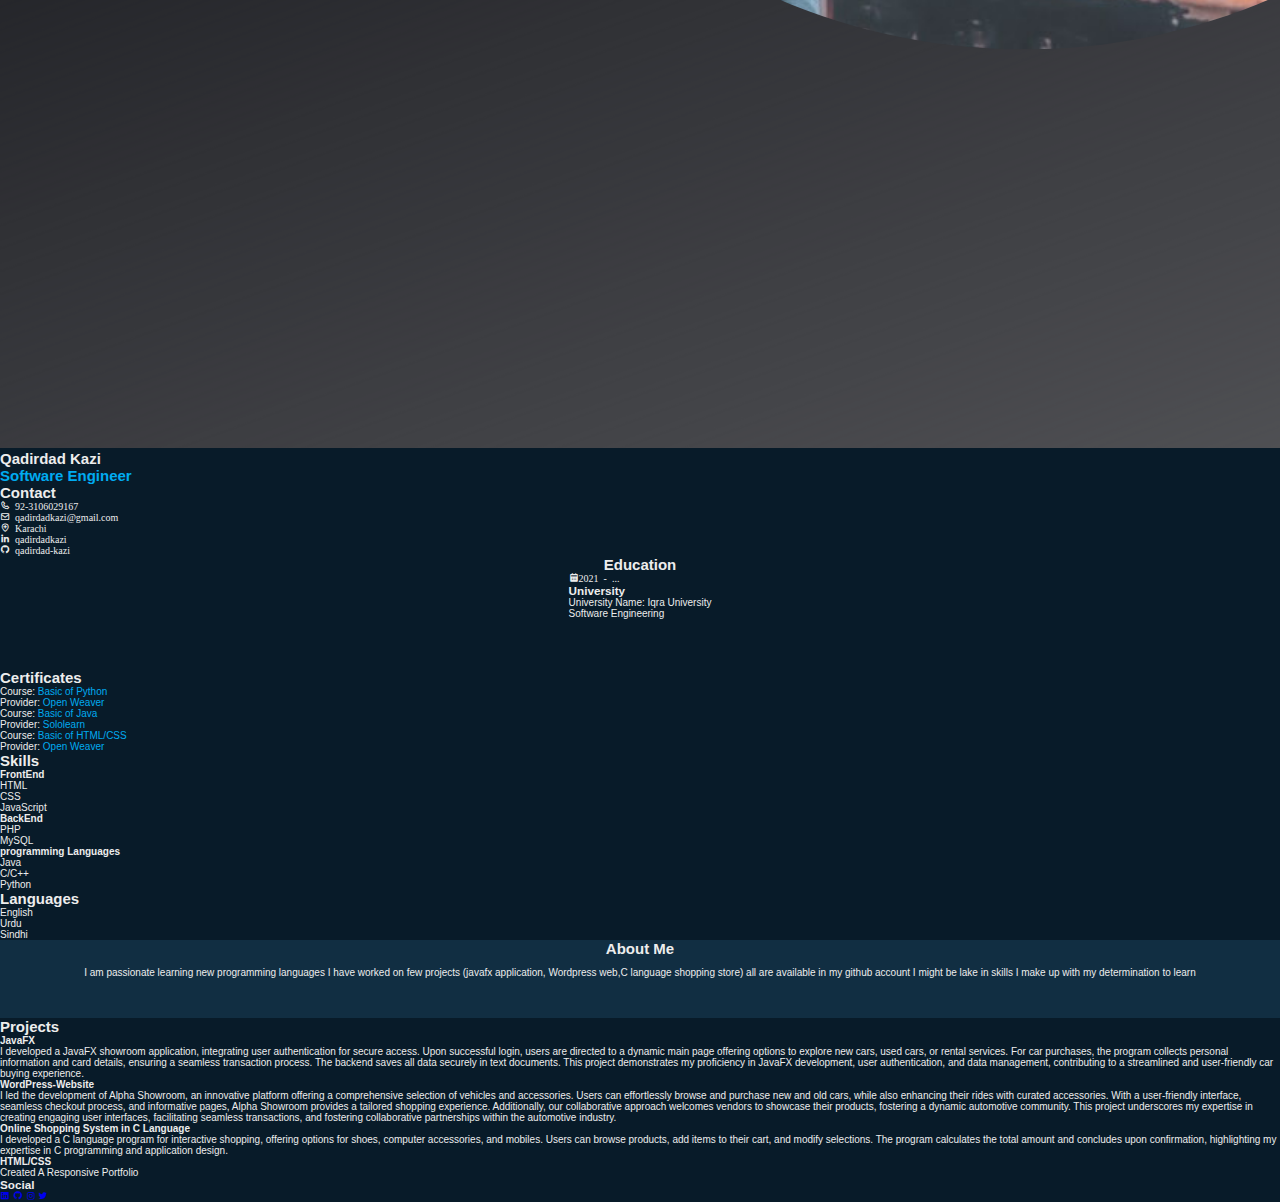
==== commit dd8eec99: "Update cv.html" ====
--- a/CV/cv.html
+++ b/CV/cv.html
@@ -3,280 +3,190 @@
 <head>
     <meta charset="UTF-8">
     <meta name="viewport" content="width=device-width, initial-scale=1.0">
+    <link href='https://unpkg.com/boxicons@2.1.4/css/boxicons.min.css' rel='stylesheet'>
     <link rel="stylesheet" type="text/css" href="cv.css">
-    <script src="Js/jquery-3.7.1.js/"></script>
-    <!--Icons box-->
-    <link href='https://unpkg.com/boxicons@2.1.4/css/boxicons.min.css' rel='stylesheet'>
-
-    <title>Qadirdad-Kazi</title>
+    <title>CV</title>
 </head>
 <body>
-   <!--Header desing-->
-   <header class="header">
-    
-    <a href="#" class="logo">Qadirdad-Kazi</a>
-    <br>
-    <div class="bx bx-menu" id="menu-icons"></div>
-    <nav class="navbar">
-    <a href="#home" class="active">Home</a>
-    <a href="#about">About</a>
-    <a href="#education">Education</a>
-    <a href="#skills">Skills</a>
-    <a href="#projects">Projects</a>
-    </nav>
-   </header>
 
-   <!--Home Section-->
-   <section class="home" id="home">
-    <div class="home-content">
-        <h1>Hi, I'm <span>Qadirdad-Kazi</span></h1>
-        <div class="text-animate">
-            <h3>Seftware Engineer</h3>
+    <!-- main container  -->
+
+    <div class="container">
+        <div id="profileimg" class="profileimg">
+            <img src="profile.png" alt="Error loading image"/>
         </div>
-        <p>!false<br>
-            (It’s funny because it’s true.) </p>
-            
-            
-       <!--<div class="btn-box">
-            <a href="#" class="btn">Hire Me</a>
-            <a href="#" class="btn">Lets Talk</a>
+        
+        <!-- heading name -->
+
+        <div id="nametxt" class="nametxt">
+            <h2>Qadirdad Kazi <span><br>Software Engineer</span></h2>
         </div>
-    -->
-    </div>
-    <!--Icon Links -->
-    <div class="home-socal-icons">
-        <a href="https://www.facebook.com/profile.php?id=100010185997616&sk=photos"><i class='bx bxl-facebook-circle'></i></a>
-        <a href="https://github.com/Qadirdad-Kazi"><i class='bx bxl-github'></i></a>
-        <a href="https://www.linkedin.com/in/qadirdad-kazi-4861272b0/"><i class='bx bxl-linkedin' ></i></a>
-        <a href=""><i class='bx bxl-twitter' ></i></a>
-        <a href="https://www.instagram.com/qadirdad_kazi/?img_index=1"><i class='bx bxl-instagram' ></i></a>
+
+        <!-- leftside content information -->
+        <div id="leftside" class>
+        <div class="contact" id="contact">
+            <h2>Contact</h2>
+            <i class='bx bx-phone'> 92-3106029167</i><br>
+            <i class='bx bx-envelope' > qadirdadkazi@gmail.com</i><br>
+            <i class='bx bx-location-plus' > Karachi</i><br>
+            <i class='bx bxl-linkedin' > qadirdadkazi</i><br>
+            <i class='bx bxl-github' > qadirdad-kazi</i>
+            <hr>
+        </div>
+        
+
+        <!-- education section -->
+
+        <div class="education" id="education">
+            <h2>Education</h2>
+            <div class="education-content">
+                    <!-- <i class='bx bxs-calendar'>2019 - 2020</i>
+                    <h3>High-School</h3>
+                    <p>School Name:  Paragon School</p>
+                    <p>Class: X</p>
+                    <p>Grade:<span>A</span></p>
+                    <hr>
+
+                    <i class='bx bxs-calendar'>2020 - 2021</i>
+                    <h3>High-School</h3>
+                    <p>School Name:  Memon-Academy</p>
+                    <p>Class: XI</p>
+                    <p>Grade:<span>A1</span></p>
+                    <hr> -->
+
+                    <i class='bx bxs-calendar'>2021 - ...</i>
+                    <h3>University</h3>
+                    <p>University Name:  Iqra University</p>
+                    <p>Software Engineering</p>
+                    <hr>
+                </div>
+        </div>
+        
+
+        <!-- certificates sections -->
+        <div class="certi" id="certi">
+            <h2>Certificates </h2>
+            <P>Course: <span> Basic of Python</span></P>
+            <P>Provider: <span>Open Weaver </span></P>
+            <hr>
+            <P>Course: <span> Basic of Java</span></P>
+            <P>Provider: <span>Sololearn </span></P>
+            <hr>
+            <P>Course: <span> Basic of HTML/CSS</span></P>
+            <P>Provider: <span> Open Weaver</span></P>
+            <hr>   
+        </div>
+
+<!-- skill section  -->
+<div class="skill" id="skill">
+    <h2>Skills</h2>
+    <h4>FrontEnd</h4>
+    <ul>
+        <li>HTML</li>
+        <li>CSS</li>
+        <li>JavaScript</li>
+    </ul>
+    <h4>BackEnd</h4>
+    <ul>
+        <li>PHP</li>
+        <li>MySQL</li>
+    </ul>
+    <h4>programming Languages</h4>
+    <ul>
+        <li>Java</li>
+        <li>C/C++</li>
+        <li>Python</li>
+    </ul>
+    <!-- skill section clossing div  -->
     </div>
 
-    <div class="home-imgHover"></div>
-   </section>
+    
+
+        <!-- languages -->
+
+        <div class="language" id="language">
+            <h2>Languages</h2>
+            <ul>
+                <li>English</li>
+                <li>Urdu</li>
+                <li>Sindhi</li>
+            </ul>
+        </div>
+
+<!-- left side clossing div  -->
+    </div>
+<!--         -->
+
+<!-- Rightside information  -->
+<div class="rightside" id="rightside">
+
+    <!-- about me section  -->
+    <div class="about" id="about">
+        <h2>About Me</h2>
+        <p>I am passionate learning new programming languages
+            I have worked on few projects (javafx application, Wordpress web,C language shopping store) all are available in my github account
+            I might be lake in skills I make up with my determination to learn</p>
+   <hr>
+        </div>
+
+<!-- projects section -->
+<div class="project" id="project">
+    <h2>Projects</h2>
+
+    <h4>JavaFX</h4>
+    <p>
+        
+I developed a JavaFX showroom application, integrating user authentication for secure access. Upon successful login, users are directed to a 
+dynamic main page offering options to explore new cars, used cars, or rental services. For car purchases, the program collects personal 
+information and card details, ensuring a seamless transaction process. The backend saves all data securely in text documents. This project 
+demonstrates my proficiency in JavaFX development, user authentication, and data management, contributing to a streamlined and user-friendly car 
+buying experience.
+    </p>
+
+        <h4>WordPress-Website</h4>
+        <p>
+            
+    I led the development of Alpha Showroom, an innovative platform offering a comprehensive selection of vehicles and accessories. Users can 
+    effortlessly browse and purchase new and old cars, while also enhancing their rides with curated accessories. With a user-friendly interface, 
+    seamless checkout process, and informative pages, Alpha Showroom provides a tailored shopping experience. Additionally, our collaborative 
+    approach welcomes vendors to showcase their products, fostering a dynamic automotive community. This project underscores my expertise in 
+    creating engaging user interfaces, facilitating seamless transactions, and fostering collaborative partnerships within the automotive 
+    industry.
+        </p>
+
+
+        <h4>Online Shopping System in C Language</h4>
+        <p> 
+            I developed a C language program for interactive shopping, offering options for shoes, computer accessories, and mobiles. 
+            Users can browse products, add items to their cart, and modify selections. The program calculates the total amount and concludes 
+            upon confirmation, highlighting my expertise in C programming and application design.
+        </p>
+
+        <h4>HTML/CSS</h4>
+        <p>Created A Responsive Portfolio</p>
+
+    <hr>
+</div>
 
 
 
-   <!--about section-->
-   <section class="about" id="about">
-    <h2 class="hedading">About <span>Me</span></h2>
-    <div class="about-img">
-        <img src="img/profile.png" alt="Qadirdad-Kazi-Image">
-        <span class="circle-spin"></span>
-    </div>
-    <div class="about-content">
-        <h3>Devloper</h3>
-        <p>I am a Undergraduate Software Engineering student at Iqra university </p>
-            <p>I am passionate learning new programming languages</p>
-           <p>I have worked on few projects (javafx application, Wordpress web,C language shopping store) all are available in my github account </p>
-           <p> I might be lake in skills I make up with my determination to learn</p> 
-       <!-- <div class="btn-box btns">
-            <a href="" class="btn">Read More</a>
-        </div> -->
-    </div>
-   </section>
-   
-
-   
 
 
-   <!-- Education Section -->
-   <section class="education" id="education">
-    <h2 class="hedading">My <span>Journey</span></h2>
+    <!-- Rightside closing div -->
+</div>
 
-    <div class="education-row">
-        <div class="education-column">
-            <h3 class="title">Education</h3>
+<footer class="foot" id="foot">
+    <div class="foot-content">
+        <h3>Social</h3>
+        <a href="https://www.linkedin.com/in/qadirdad-kazi-4861272b0/"><i class='bx bxl-linkedin-square'></i></a>
+        <a href="https://github.com/Qadirdad-Kazi"><i class='bx bxl-github' ></i></a>
+        <a href="https://www.instagram.com/qadirdad_kazi/?img_index=1"><i class='bx bxl-instagram' ></i></a>
+        <a href="https://x.com/qadirdad_kazi?s=21"><i class='bx bxl-twitter' ></i></a>
 
-            <div class="education-box">
-                <div class="education-content">
-                    <div class="content">
-                        <div class="year"><i class='bx bxs-calendar'></i>2018 - 2019</div>
-                        <h3>High-School</h3>
-                        <p>School Name:  Memon-Academy</p>
-                        <p>Class: XI</p>
-                        <p>Degree: Pre-Engineering</p>
-                        <p>Percentage: 95%</p>
-                        <p>GPA: 3.5</p>
-                    </div>
-                </div>
-
-                <div class="education-content">
-                    <div class="content">
-                        <div class="year"><i class='bx bxs-calendar'></i>2020 - 2021</div>
-                        <h3>High-School</h3>
-                        <p>School Name:  Memon-Academy</p>
-                        <p>Class: XII</p>
-                        <p>Degree: Pre-Engineering</p>
-                        <p>Percentage: 95%</p>
-                        <p>GPA: 3.5</p>
-                    </div>
-                </div>
-
-
-                <div class="education-content">
-                    <div class="content">
-                        <div class="year"><i class='bx bxs-calendar'></i>2021 - 2025</div>
-                        <h3>University</h3>
-                        <p>University Name: Iqra-University</p>
-                        <p>City: Karachi</p>
-                        <p>Degree: Bachelor Software-Engineering</p>
-                        
-                    </div>
-                </div>
-                
-            </div>
-        </div>
-
-        <!-- experience section  -->
-     <!--   <div class="education-column">
-            <h3 class="title">Experience</h3>
-
-            <div class="education-box">
-                <div class="education-content">
-                    <div class="content">
-                        <div class="year"><i class='bx bxs-calendar'></i>**** - **** </div>
-                        <h3>No Experience</h3>
-                        <p>Lorem ipsum dolor sit amet cnon obcaecati facilis placeat ducimus exercitationem, dicta optio atque </p>
-                    </div>
-                </div>
-                    <div class="education-box">
-                          <div class="education-content">
-                          <div class="content">
-                          <div class="year"><i class='bx bxs-calendar'></i>****  - **** </div>
-                          <h3>No Experience</h3>
-                          <p>Lorem ipsum dolor sit amet consectetur caecati facilis placeat ducimus exercitationem,</p>
-                    </div>
-                 </div>
-            </div>
-        </div>
-    </div>      -->
-   </section>
- 
-
-
-
-   <!--Skills Section-->
-   <section class="skills" id="skills">
-    <h2 class="hedading"> <span>Skills</span></h2>
-    <div class="skills-row">
-        <div class="skills-column">
-            <h3 class="title">Programming Skills</h3>
-
-            <div class="skills-box">
-                <div class="skills-content">
-                    <div class="progress">
-                        <h3>Html<span>70%</span></h3>
-                        <div class="bar"><span></span></div>
-                    </div>
-
-                    <div class="progress">
-                        <h3>CSS<span>50%</span></h3>
-                        <div class="bar"><span></span></div>
-                    </div>
-
-                    <div class="progress">
-                        <h3>Java<span>50%</span></h3>
-                        <div class="bar"><span></span></div>
-                    </div>
-
-                    <div class="progress">
-                        <h3>Python<span>53%</span></h3>
-                        <div class="bar"><span></span></div>
-                    </div>
-
-                    <div class="progress">
-                        <h3>JavaScript<span>10%</span></h3>
-                        <div class="bar"><span></span></div>
-                    </div>
-                </div>
-            </div>
-        </div>
-
-        <div class="skills-column">
-            <h3 class="title">Professional Skills</h3>
-
-            <div class="skills-box">
-                <div class="skills-content">
-                    <div class="progress">
-                        <h3>WordPress<span>82%</span></h3>
-                        <div class="bar"><span></span></div>
-                    </div>
-
-                    <div class="progress">
-                        <h3>Canva<span>77%</span></h3>
-                        <div class="bar"><span></span></div>
-                    </div>
-
-                    <div class="progress">
-                        <h3>Figma<span>80%</span></h3>
-                        <div class="bar"><span></span></div>
-                    </div>
-
-                    <div class="progress">
-                        <h3>Video-Edit<span>90%</span></h3>
-                        <div class="bar"><span></span></div>
-                    </div>
-                </div>
-            </div>
-        </div>
     </div>
-   </section>
-
-
-
-   
-   <!--Project Section-->
-   <section class="projects" id="projects">
-    <h2 class="hedading">My <span>Projects</span></h2>
-
-    <div class="projects">
-        <div class="projects-column">
-            <div class="projects-box">
-                <div class="projects-content">
-                    <div class="content">
-                        <h3>Java-FX</h3>
-                        <p>I have created a project Showroom application using java Programming language</p>
-                        <p>Some Of fKey Features:</p>
-                        <p>Secure Login: Log in securely to access our platform. Error prompts guide you in case of incorrect login details.</p>
-                        <p> New & Used Sedans: Explore luxury sedan cars with detailed specs and competitive pricing. Classic sedan models also available.</p>
-                        <p> New & Used Sports Cars: Experience thrilling performance with new and pre-owned sports cars. Dive into automotive history with iconic models. </p>
-                        <p> Car Rentals: Enjoy driving without long-term commitments. Choose from our diverse fleet for a tailored driving experience. </p>
-                        <p> Buyer Information: Stay updated on recent purchases with our Buyer Information page, fostering transparency and community engagement.</p> 
-                    </div>
-                </div>
-
-                <div class="projects-content">
-                    <div class="content">
-                        <h3>WordPress-Website</h3>
-                        <p>I have created a e-commrece website called Alpha Showroom </p>
-                        <p>Hare are some Key Features:</p>
-                        <p>Comprehensive Vehicle Selection: Browse new and pre-owned cars, along with stylish accessories to enhance your driving experience.</p>
-                        <p>User-Friendly Shopping: Easily add items to your cart and check out hassle-free. Access reports and FAQs for insights and assistance. </p>
-                        <p>Vendor Collaboration: Vendors can join our community, showcasing their products after approval. </p>
-                        <p>Interactive Homepage: Engaging slideshow and dedicated sections for featured, newest, and best-selling posts.</p>
-                        <p>Informative Pages: Learn about us and our privacy commitment through engaging videos. </p>
-                    </div>
-                </div>
-
-                <div class="projects-content">
-                    <div class="content">
-                        <h3>C Programming language</h3>
-                        <p>This project implements a simple online shopping system in C language. Users can select items, add them to the cart, <br>
-                            specify the quantity, recheck their selections, confirm the purchase, and manage their cart by deleting or removing products.</p>
-                            <p>Implements a basic online shopping system in C. </p>
-                            <p> Features </p>
-                            <p>Select items, add to cart, specify quantity.</p>
-                            <p>Recheck selections, delete items, or remove products.</p>
-                            <p>Usage</p>
-                            <p>Select items, add to cart, specify quantity.</p>
-                            <p>Manage cart (recheck, delete, remove).</p>
-                            <p>Confirm purchase and proceed to checkout.</p>
-                        </div>
-                </div>
-
-            </div>
-        </div>
+</footer>
+<!-- main section clossing div  -->
+    </div>
 
 </body>
 </html>
--- a/CV/cv.css
+++ b/CV/cv.css
@@ -1,162 +1,554 @@
+@import url('https:/fonts.googleapis.com/css2?family=Poppins:wght@300;400;500;600;700;800;900&display=swap');
 
 *{
-margin: 1px;
-box-sizing: border-box;
-
-}
-
-.container{
-    width: 750px;
-    background-color: rgb(6, 6, 6);
-    margin: auto;
-    line-height: 1.2;
-}
-
-.profileimg{
-    float: left;
-    width: 250px;
-    background-color: #383d44;   
-    margin-bottom: 0; 
-    padding-bottom: 11px;
-}
-.profileimg img{
-    display: block;
-    margin: 0 auto; 
-    height: 120px;
-    width: 120px;
-    border-radius: 100px;
-}
-
-.nametxt{
-    float: right;
-    width: calc(100% - 255px);   
-    height: 90px;
-    clear: right;
-    text-align: center;
-    /* background-color: #cfcdcd; */
-    background-color: rgb(71, 220, 217);
-    padding-top: 10px;
-    margin: 1px;
-}
-
-
-.nametxt span{
-
-}
-
-
-#leftside{
-    float: left;
-    clear: both;
-    background-color: #383d44;
-    width: 250px;
-    color: white;
-    padding-left: 30px;
-}
-
-.contact{
-padding: 12px;
-
-}
-.contact h2{
-    border: 1px solid rgb(91, 224, 220);
-    background-color: rgb(99, 180, 178);
-}
+    padding: 0;
+    margin: 0;
+    box-sizing: border-box;
+    text-decoration: none;
+    border: none;
+    outline: none;
+    scroll-behavior: smooth;
+    font-family: 'poppina',sans-serif;
+    
+}
+:root{
+    --bg-color: #081b29;
+    --second-bg-color: #112e42;
+    --text-color: #ededed;
+    --main-color: #00abf0;
+}
+html{
+    font-size: 62.5%;
+    overflow: hidden;
+}
+body{
+    background: var(--bg-color);
+    color: var(--text-color);
+}
+/*Header called and worked on it*/
+.header{
+    position: fixed;
+    top: 0;
+    left: 0;
+    width: 100%;
+    padding: 2rem 9%;
+    background: transparent;
+    display: flex;
+    justify-content: space-between;
+    align-items: center;
+    z-index: 100;
+}
+/*Name called*/
+.logo{
+    font-size: 2.5rem;
+    color: var(--text-color);
+    font-weight: 600;
+}
+/*nav bar called to edit home contact etc which is hader menu*/
+.navbar a{
+    font-size: 1.7rem;
+    color: var(--text-color);
+    font-weight: 500;
+    margin-left: 3.5rem;
+    transition: 3s;
+}
+.navbar a:hover,
+.navbar a.active{
+    color: var(--main-color);
+}
+/*no idea */
+#menu-icons{
+    font-size: 3.6rem;
+    color: var(--text-color);
+    cursor: pointer;
+    display: none;
+}
+/*section for home called*/
+section{
+    min-height: 100vh;
+    padding: 10rem 9% 2rem;
+}
+.home{
+    display: flex;
+    align-items: center;
+    padding: 0 9%;
+    background: url('img/cov.png')no-repeat;
+    background-size: cover;
+    background-position: center;
+
+
+}
+.home-content h1{
+    font-size: 5.6rem;
+    font-weight: 700;
+    line-height: 1.3;
+ }
+ .home-content .text-animate{
+    position: relative;
+    width: 32.8rem;
+ }
+ .home-content .text-animate h3{
+    font-size: 3.2rem;
+    font-weight: 700;
+    color: transparent;
+    -webkit-text-stroke: .7px var(--main-color);
+ }
+ .home-content p{
+    font-size: 1.6rem;
+    margin: 2rem 0 4rem;
+ }
+ /*Button called*/
+ .btn-box{
+    position: relative;
+    display: flex;
+    justify-content: space-between;
+    width: 34.5rem;
+    height: 5rem;
+ }
+ .btn-box .btn{
+    position: relative;
+    display: inline-flex;
+    justify-content: center;
+    align-items: center;
+    width: 15rem;
+    height: 100%;
+    background: var(--main-color);
+    border: .2rem solid var(--main-color);
+    border-radius: .8rem;
+    font-size: 1.8rem;
+    font-weight: 600;
+    letter-spacing: 1rem;
+    color: var(--bg-color);
+    z-index: 1;
+    overflow: hidden;
+    transition: .5s;
+ }
+ .btn-box .btn:hover{
+    color: var(--main-color);
+ }
+ .btn-box .btn:nth-child(2){
+    background: transparent;
+    color: var(--main-color);
+ }
+ .btn-box .btn:nth-child(2):hover{
+    color: var(--bg-color);
+ }
+
+ .btn-box .btn:nth-child(2)::before{
+    background: var(--main-color);
+ }
+ .btn-box .btn::before{
+    content: '';
+    position: absolute;
+    top: 0;
+    left: 0;
+    width: 0%;
+    height: 100%;
+    background: var(--bg-color);
+    z-index: -1;
+    transition: .3s;
+ }
+ .btn-box .btn:hover:before{
+   
+    width: 100%;
+    
+ }
+
+ /*Home Social Icons */
+ .home-socal-icons{
+    position: absolute;
+    bottom: 4rem;
+    width: 170px;
+    display: flex;
+    justify-content: space-between;
+ }
+ .home-socal-icons a{
+    position: relative;
+    display: inline-flex;
+    justify-content: center;
+    align-items: center;
+    width: 40px;
+    height: 40px;
+    background: transparent;
+    border: 2rem solid var(--main-color);
+    border-radius: 50%;
+    font-size: 20px;
+    /* color: var(--main-color);  */
+    z-index: 1;
+    /* overflow: hidden; */
+    transition: .5s;
+
+ }
+ .home-socal-icons a:hover{
+   color: var(--bg-color);
+ }
+ /* i dont know why not working make it work */
+ .home-socal-icons a::before {
+    content: '';
+    position: absolute;
+    top: 0;
+    left: 0; 
+    width: 0;
+    height: 100%;
+    background: var(--main-color);
+    z-index: -1;
+    transition: .5s;
+ }
+ .home-socal-icons a:hover::before{
+width: 100%;
+ }
+/* this is for image */
+.home-imgHover{
+   position: absolute;
+   top: 0;
+   right: 0;
+   width: 45%;
+   height: 100%;
+   background: transparent;
+   /* border: 2px solid red; */
+   transition: 3s;
+
+}
+.home-imgHover:hover{ 
+   background: var(--bg-color);
+   opacity: .8;
+}
+
+/* about section */
+.about-img img{
+   height: 250px;
+   width: 100%;
+   border-radius: 50%;
+   border: .2rem solid var(--main-color);
+
+} 
+.about{
+   display: flex;
+   justify-content: center;
+   align-items: center;
+   flex-direction: column;
+   gap: 1rem;
+   background: var(--second-bg-color);
+   padding-bottom: 3rem;
+}
+.hedading{
+   font-size: 5rem;
+   margin-bottom: 3rem;
+   text-align: center;
+}
+span{
+   color: var(--main-color);
+}
+.about-img{
+ position: relative;
+ width: 25rem;
+ height: 25rem;
+ border-radius: 50%;
+ display: flex;  
+ justify-content: center;
+ align-items: center;
+}
+/* under pic circle edit */
+.about-img .circle-spin{
+ position: absolute;
+ top: 0%;
+ left: 0%;
+ transform: translate(-50%, -505)rotate(0);
+ width: 100%;
+ height: 100%;
+ border-radius: 50%;
+ border-top: .20rem solid var(--second-bg-color);
+ border-bottom: .20rem solid var(--second-bg-color);
+ border-left: .20rem solid var(--main-color);
+ border-right: .20rem solid var(--main-color);
+}
+.about-content{
+   text-align: center;
+}
+.about-content h3{
+   font-size: 2.6rem;
+
+}
+.about-content p{
+   font-size: 1.6rem;
+   margin: 2rem 0 3rem;
+}
+.btn-box.btns{
+   display: inline-block;
+   width: 15rem;
+}
+.btn-box.btns a::before{
+   background: var(--second-bg-color);
+}
+
+/* Education section  */
 
 .education{
-    padding: 12px;
-
-}
-.education h2{
-    border: 1px solid rgb(91, 224, 220);
-    background-color: rgb(99, 180, 178);
-}
-
-
-
-.certi{
-    padding: 12px;
-}
-.certi h2{
-    border: 1px solid rgb(91, 224, 220);
-    background-color: rgb(99, 180, 178);
-}
-
-
-.language{
-    padding: 12px;
-}
-.language h2{
-    border: 1px solid rgb(91, 224, 220);
-    background-color: rgb(99, 180, 178);
-   
-}
-
-
-.rightside{
-    
-    float: right;
-    width: calc(100% - 255px);
-    margin-top: -40px;
-    background-color: whitesmoke;
-    height: 865px;
-    padding-left: 40px;
-    
-}
-
-.rightside .about{
-    text-align: justify;
-    padding-top: 13px;
-}
-.rightside .project{
-    text-align: justify;
-    padding-top: 13px;
-
-}
-
-/* skill section  */
-
-.skill{
-    line-height: 1;
-    width: 25%;
-    float: left;
-    clear: left;
-    height: 10%;
-}
-.skill h2{
-    
-    padding-bottom: 8px;
-    
-}
-.skill ul{
-padding-left: 13px;
-}
-
-
-.rightskill{
-    line-height: 1;
-    float: left;
-    clear: right;
-    width: 30%;
-    height: 10%;
-    padding-top: 32px;
-}
-.rightskill ul{
-    
-}
-
-.foot{
-    float: right;
-    clear: right;
-    width: 495px;
-    height: 58px;
-    background-color: whitesmoke;
-
-}
-
-
-.foot .foot-content{
-    text-align: center;
-
-   
-}
+   display: flex;
+   justify-content: center;
+   align-items: center;
+   flex-direction: column;
+   min-height: auto;
+   padding-bottom: 5rem;   
+}
+.education .education-row {
+   display: flex;
+   flex-wrap: wrap;
+   gap: 5rem;
+} 
+.education-row .education-column{
+   flex: 1 1 34rem;
+}
+
+.education-column .title{
+   font-size: 2.5rem;
+   margin: 0 0 1.5rem 2rem;
+}
+.education-column .education-box{
+   border-left: .2rem solid var(--main-color);
+}
+
+.education-box .education-content{
+   position: relative;
+   padding-left: 2rem;
+}
+
+/* doted bubble  */
+.education-box .education-content::before{
+  content: '';
+  position: absolute;
+  top: 0;
+  left: -1.1rem;
+  width: 2rem;
+  height: 2rem;
+  background: var(--main-color);
+  border-radius: 50%;
+}
+.education-content .content{
+   position: relative;
+   padding: 1.5rem;
+   border: .2rem solid var(--main-color);
+   border-radius: .6rem;
+   margin-bottom: 2rem;
+}
+.education-content .content::before{
+   content: '';
+   position: absolute;
+   top: 0;
+   left: -1.1rem;
+   width: 0%;
+   height: 100%;
+   background: var(--second-bg-color);
+   z-index: -1;  
+   transition: .5s;
+}
+.education-content .content:hover::before{
+   width: 100%;
+}
+.education-content .content .year{
+   font-size: 1.5rem;
+   color: var(--main-color);
+   padding-bottom: .5rem;
+}
+
+.education-content .content .year i{
+   padding-right: .5rem;
+}
+
+.education-content .content h3{
+font-size: 2rem;
+}
+
+.education-content.content p{
+font-size: 1.6rem;
+padding-top: .5rem;
+}
+
+/* skills section */
+
+.skills{
+   min-height: auto;
+   padding-bottom: 7rem;
+   background: var(--second-bg-color);
+}
+
+.skills .skills-row {
+display: flex;
+flex-wrap: wrap;
+gap: 5rem;
+}
+
+.skills-row .skills-column{
+   flex: 1 1 40rem;
+}
+
+.skills-column .title{
+   font-size: 2.5rem;
+   margin: 0 0 1.5rem;
+}
+.skills-box .skills-content {
+   position: relative;
+   border: 0.1rem solid var(--main-color);
+   border-radius: .6rem;
+   padding: .5rem 1.5rem;
+   z-index: 1;
+   overflow: hidden;
+}
+
+.skills-box .skills-content::before{
+   content: '';
+   position: absolute;
+   top: 0;
+   left: 0;
+   width: 0%;
+   height: 100%;
+   background: var(--bg-color);
+   z-index: -1;
+   transition:.5s;
+}
+
+.skills-box .skills-content:hover::before{
+   width: 1000%;
+}
+
+.skills-content .progress {
+   padding: 1rem 0;
+}
+
+.skills-content .progress h3{
+   font-size: 1.7rem;
+   display: flex;
+   justify-content: space-between;
+   }
+
+   .skills-content .progress h3 span{
+      color: var(--text-color);
+   }
+
+   .skills-content .progress .bar{
+      height: 2.5rem;
+      border-radius: .6rem;
+      border: 0.1rem solid var(--main-color);
+      padding: .5rem;
+      margin: 1rem 0;
+      transition:.5s;
+   }
+
+   .skills-content .progress .bar span{
+      display: block;
+      height: 100%;
+      border-radius: .3rem;
+      background: var(--main-color);
+   }
+      /* left side skill progress bar */
+   .skills-column:nth-child(1) .skills-content .progress:nth-child(1) .bar span{
+      width: 70%;
+   }
+
+   .skills-column:nth-child(1) .skills-content .progress:nth-child(2) .bar span{
+      width: 50%;
+   }
+
+   .skills-column:nth-child(1) .skills-content .progress:nth-child(3) .bar span{
+      width: 50%;
+   }
+   .skills-column:nth-child(1) .skills-content .progress:nth-child(4) .bar span{
+      width: 53%;
+   }
+   .skills-column:nth-child(1) .skills-content .progress:nth-child(5) .bar span{
+      width: 10%;
+   }
+
+   /* right side */
+   .skills-column:nth-child(2) .skills-content .progress:nth-child(1) .bar span{
+      width: 82%;
+   }
+
+   .skills-column:nth-child(2) .skills-content .progress:nth-child(2) .bar span{
+      width: 77%;
+   }
+
+   .skills-column:nth-child(2) .skills-content .progress:nth-child(3) .bar span{
+      width: 80%;
+   }
+   .skills-column:nth-child(2) .skills-content .progress:nth-child(4) .bar span{
+      width: 90%;
+   } 
+
+
+   /* Project section  */
+   .projects{
+      display: flex;
+      justify-content: center;
+      align-items: center;
+      flex-direction: column;
+      min-height: auto;
+      padding-bottom: 5rem;   
+   }
+   .projects .projects-row {
+      display: flex;
+      flex-wrap: wrap;
+      gap: 5rem;
+   
+   } 
+   .projects-row .projects-column{
+      flex: 1 1 40rem;
+   }
+   
+   .projects-column .title{
+      font-size: 2.5rem;
+      margin: 0 0 1.5rem 2rem;
+   }
+   .projects-column .projects-box{
+      border-left: .2rem solid var(--main-color);
+   }
+   
+   .projects-box .projects-content{
+      position: relative;
+      padding-left: 2rem;
+   }
+   
+   .projects-box .projects-content::before{
+     content: '';
+     position: absolute;
+     top: 0;
+     left: -1.1rem;
+     width: 2rem;
+     height: 2rem;
+     background: var(--main-color);
+     border-radius: 50%;
+   }
+   .projects-content .content{
+      position: relative;
+      padding: 1.5rem;
+      border: .2rem solid var(--main-color);
+      border-radius: .6rem;
+      margin-bottom: 2rem;
+   }
+   .projects-content .content::before{
+      content: '';
+      position: absolute;
+      top: 0;
+      left: -1.1rem;
+      width: 0%;
+      height: 100%;
+      background: var(--second-bg-color);
+      z-index: -1;  
+      transition: .5s;
+   }
+   .projects-content .content:hover::before{
+      width: 100%;
+   }
+   
+   
+   
+   .projects-content .content h3{
+   font-size: 2rem;
+   }
+   
+   .projects-content.content p{
+   font-size: 1.6rem;
+   padding-top: .5rem;
+   }
+   
+
